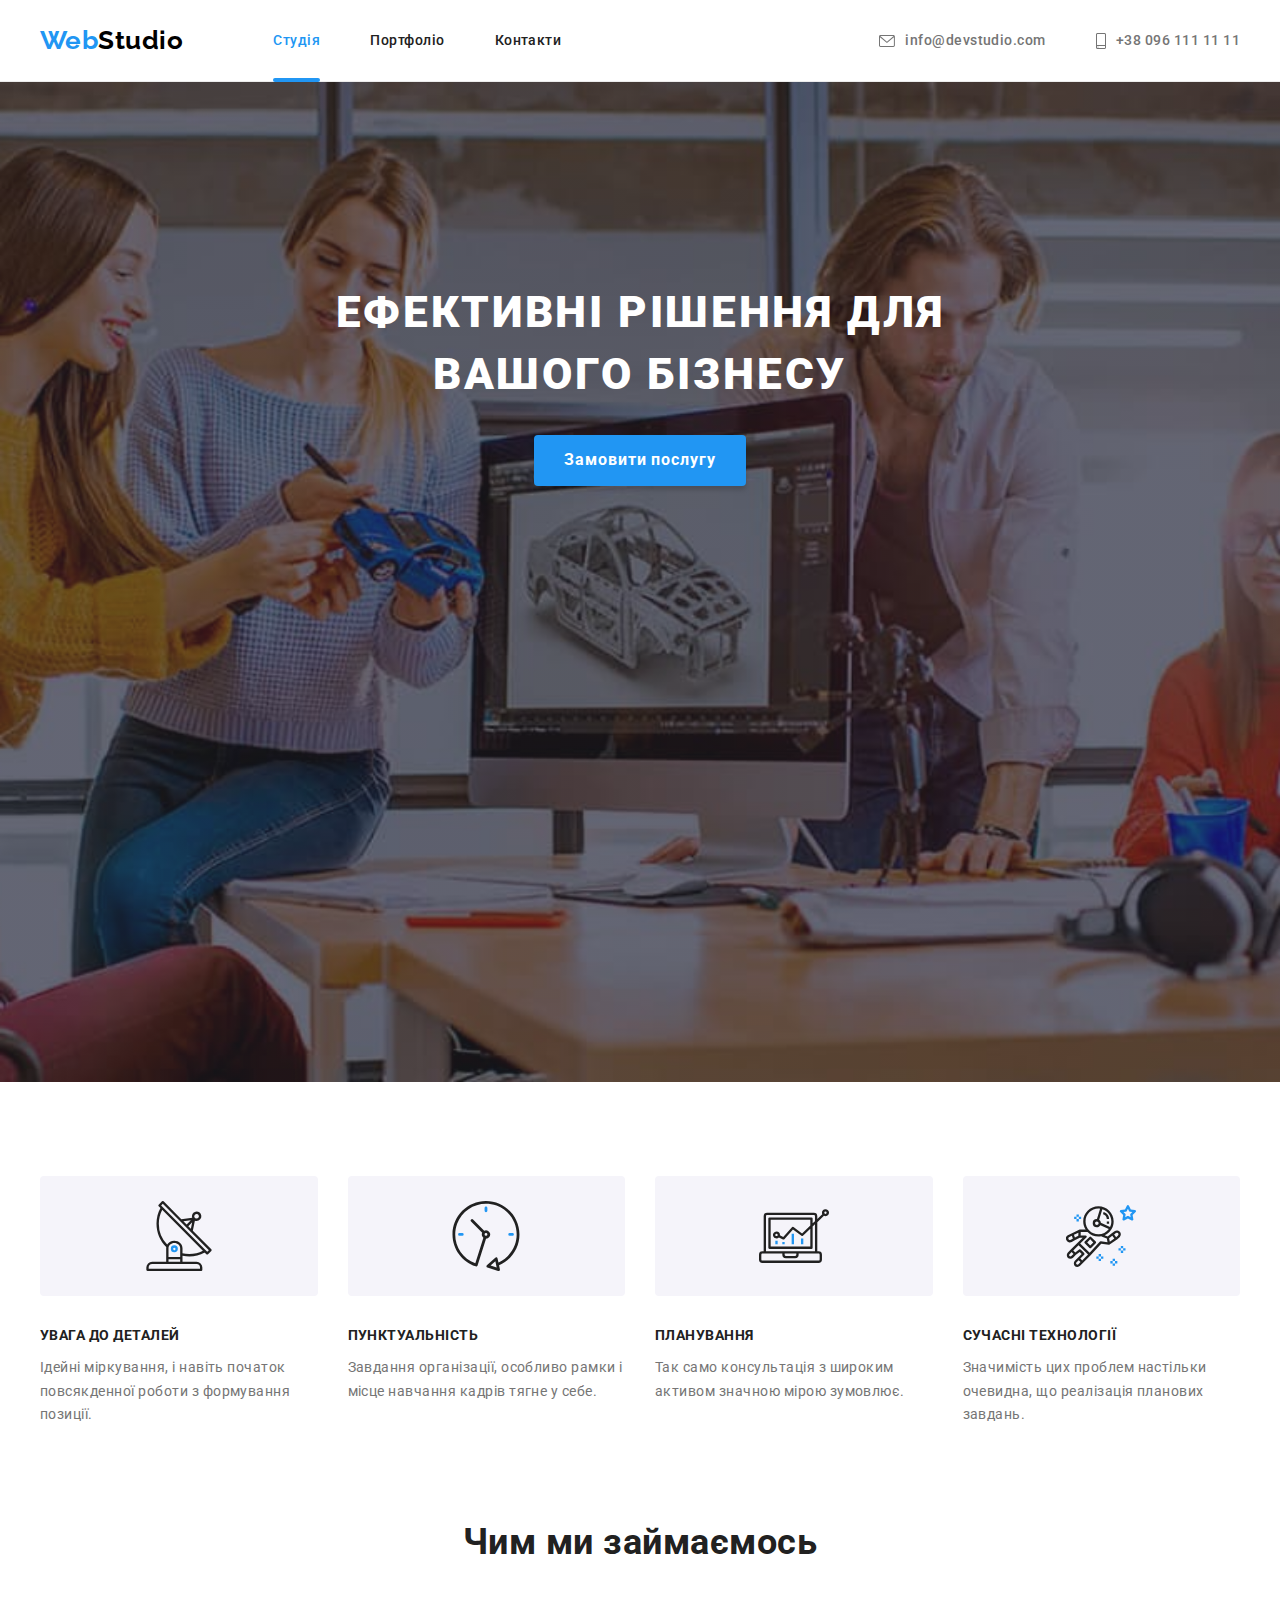
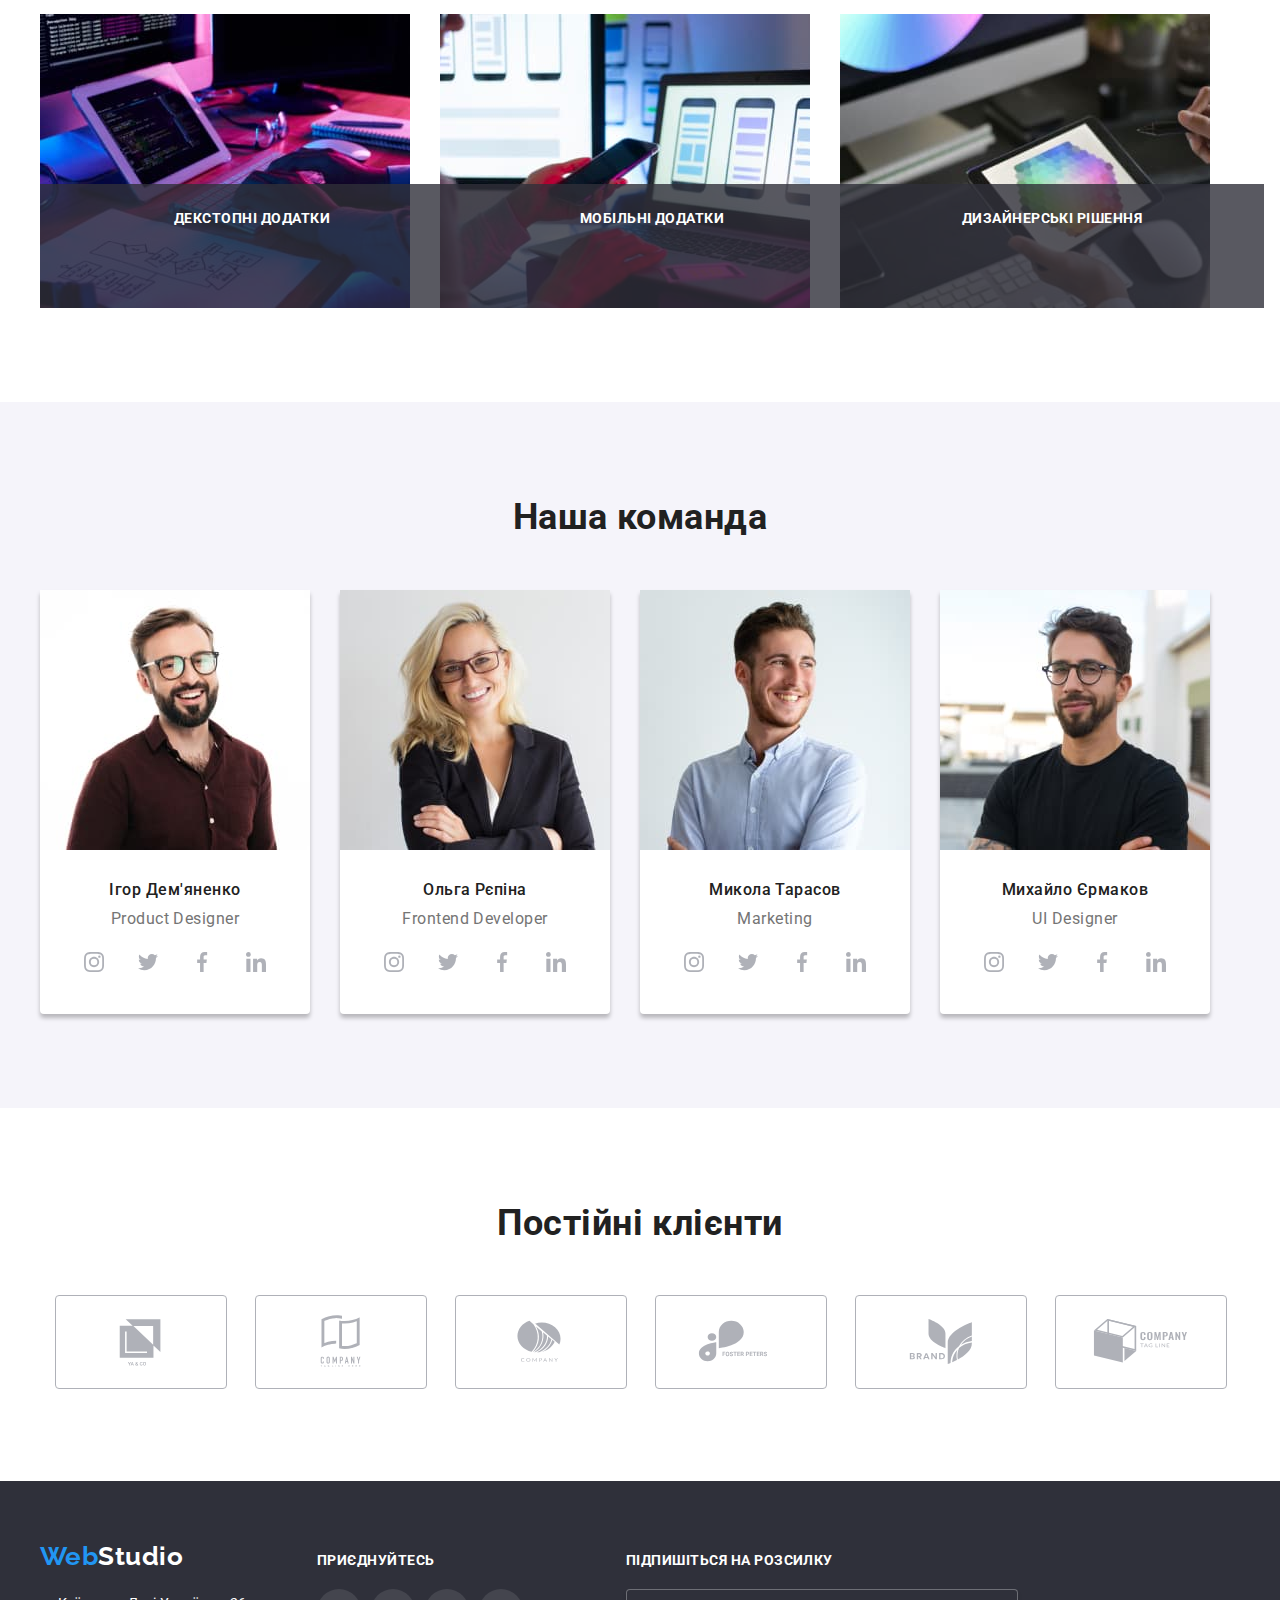
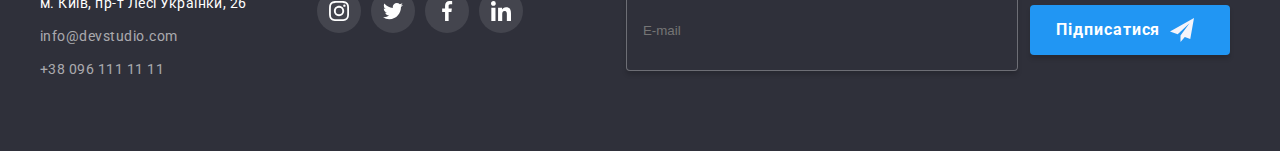
==== index.html @ d7fe1a55 "hw7" ====
<!DOCTYPE html>
<html lang="uk">
<head>
    <meta charset="UTF-8">
    <meta http-equiv="X-UA-Compatible" content="IE=edge">
    <meta name="viewport" content="width=device-width, initial-scale=1.0">
    <link rel="preconnect" href="https://fonts.googleapis.com">
    <link rel="preconnect" href="https://fonts.gstatic.com" crossorigin>
    <link href="https://fonts.googleapis.com/css2?family=Raleway:wght@700&family=Roboto:wght@400;500;700;900&display=swap" rel="stylesheet">
    <link rel="stylesheet" href="https://cdnjs.cloudflare.com/ajax/libs/modern-normalize/1.1.0/modern-normalize.min.css" integrity="sha512-wpPYUAdjBVSE4KJnH1VR1HeZfpl1ub8YT/NKx4PuQ5NmX2tKuGu6U/JRp5y+Y8XG2tV+wKQpNHVUX03MfMFn9Q==" crossorigin="anonymous" referrerpolicy="no-referrer"/>
    <link rel="stylesheet" href="./css/styles.css">
    <title>Студія</title>
</head>
<body>
  <header class="page-header">
    <div class="container page-header__container">
    <nav class="site-nav">
      <a href="./" class="emblem site-nav__logo"><span class="web">Web</span><span class="studio">Studio</span></a>
    <ul class="site-nav__list">
      <li class="site-nav__item"><a href="./" class="site-nav__link site-nav__link--active">Студія</a></li>
      <li class="site-nav__item"><a href="./portfolio.html" class="site-nav__link">Портфоліо</a></li>
      <li class="site-nav__item"><a href="./" class="site-nav__link">Контакти</a></li>
    </ul>
    </nav>
    <div class="site-contact">
    <ul class="site-contact__list">
      <li class="site-contact__item"><a class="site-contact__link" href="mailto:info@devstudio.com"><svg class="site-contact__icon" width="16" height="12"><use href="./image/icons.svg#icon-envelope"></use></svg>info@devstudio.com</a></li>
      <li class="site-contact__item"><a class="site-contact__link" href="tel:+380961111111"><svg class="site-contact__icon" width="10" height="16"><use href="./image/icons.svg#icon-smartphone"></use></svg>+38 096 111 11 11</a></li>
    </ul>
    </div>
    </div>
  </header> 
  <main>
    <section class="banner">
      <div class="container">
      <h1 class="banner__title">Ефективні рішення для вашого бізнесу</h1>
      <button type="button" class="button banner__btn button-text banner__btn-text" data-modal-open>Замовити послугу</button>
    </div>
    </section>
  <!--Особливості-->
  <section class="section feature">
    <div class="container">
    <h2 class="visually-hidden">Особливості</h2>
    <ul class="feature__list">
      <li class="feature__item">
        <div class="feature__picture">
         <svg width="70" height="70"><use href="./image/icons.svg#icon-antena"></use></svg>
        </div>
        <h3 class="feature__title">УВАГА ДО ДЕТАЛЕЙ</h3>
        <p class="feature__text">Ідейні міркування, і навіть початок повсякденної роботи з формування позиції.</p>
      </li>
      <li class="feature__item">
        <div class="feature__picture">
         <svg width="70" height="70"><use href="./image/icons.svg#icon-clock"></use></svg>
        </div>
        <h3 class="feature__title">ПУНКТУАЛЬНІСТЬ</h3>
        <P class="feature__text">Завдання організації, особливо рамки і місце навчання кадрів тягне у себе.</P>
      </li>
      <li class="feature__item">
        <div class="feature__picture">
         <svg width="70" height="70"><use href="./image/icons.svg#icon-diagram"></use></svg>
        </div>
        <h3 class="feature__title">ПЛАНУВАННЯ</h3>
        <p class="feature__text">Так само консультація з широким активом значною мірою зумовлює.</p>
      </li>
      <li class="feature__item">
        <div class="feature__picture">
         <svg width="70" height="70"><use href="./image/icons.svg#icon-astronaut"></use></svg>
        </div>
        <h3 class="feature__title">СУЧАСНІ ТЕХНОЛОГІЇ</h3>
        <p class="feature__text">Значимість цих проблем настільки очевидна, що реалізація планових завдань.</p>
      </li>
    </ul>
    </div>
  </section>
  <!--Чим ми займаємось-->
  <section class="section do">
    <div class="container">
    <h2 class="title">Чим ми займаємось</h2>
    <ul class="do__list">
      <li class="do__item">
        <div class="do__thumb">
        <img src="./image/box1.jpg" alt="людина друкує на клавіатурі" width="370" height="294" class="image">
        <div class="do__meta">
          <p class="do__text">ДЕКСТОПНІ ДОДАТКИ</p></div>
      </div>
      </li>
      <li class="do__item">
        <div class="do__thumb">
        <img src="./image/box2.jpg" alt="людина тримає телефон в руках" width="370" height="294" class="image">
        <div class="do__meta">
          <p class="do__text">МОБІЛЬНІ ДОДАТКИ</p></div>
        </div>
      </li>
      <li class="do__item">
        <div class="do__thumb">
        <img src="./image/box3.jpg" alt="людина тримає планшет і стилус" width="370" height="294" class="image">
        <div class="do__meta">
          <p class="do__text">ДИЗАЙНЕРСЬКІ РІШЕННЯ</p></div>
        </div>
      </li>
    </ul>
    </div>
  </section>
  <!--Наша команда-->
  <section class="team section">
    <div class="container">
    <h2 class="title">Наша команда</h2>
    <ul class="team__list">
      <li class="team__item">
        <img src="./image/teamcard1.jpg" alt="чоловік шатен в окулярах" width="270" height="260" class="image">
        <div class="team__text team-sub">
           <h2 class="team__name">Ігор Дем'яненко</h2>
           <p class="team__speciality">Product Designer</p>
          <ul class="team-sub__list">
            <li class="team-sub__item">
              <a class="team-sub__link" href="#">
                <svg class="team-sub__icon" width="20" height="20">
                  <use href="./image/icons.svg#icon-instagram"></use>
                </svg>
              </a>
            </li>
            <li class="team-sub__item">
              <a class="team-sub__link" href="#">
              <svg class="team-sub__icon" width="20" height="20">
                <use href="./image/icons.svg#icon-twitter"></use>
              </svg>
              </a>
            </li>
            <li class="team-sub__item">
              <a class="team-sub__link" href="#">
              <svg class="team-sub__icon" width="20" height="20">
                <use href="./image/icons.svg#icon-facebook"></use>
              </svg>
               </a>
            </li>
            <li class="team-sub__item">
              <a class="team-sub__link" href="#">
              <svg class="team-sub__icon" width="20" height="20">
                <use href="./image/icons.svg#icon-linkedin"></use>
              </svg>
              </a>
            </li>
          </ul>
        </div>
      </li>
      <li class="team__item">
        <img src="./image/teamcard2.jpg" alt="жінка блондинка в окулярах" width="270" height="260" class="image">
        <div class="team__text">
          <h2 class="team__name">Ольга Рєпіна</h2>
          <p class="team__speciality">Frontend Developer</p>
          <ul class="team-sub__list">
            <li class="team-sub__item">
              <a class="team-sub__link" href="#">
                <svg class="team-sub__icon" width="20" height="20">
                  <use href="./image/icons.svg#icon-instagram"></use>
                </svg>
              </a>
            </li>
            <li class="team-sub__item">
              <a class="team-sub__link" href="#">
              <svg class="team-sub__icon" width="20" height="20">
                <use href="./image/icons.svg#icon-twitter"></use>
              </svg>
            </a>
            </li>
            <li class="team-sub__item">
              <a class="team-sub__link" href="#">
              <svg class="team-sub__icon" width="20" height="20">
                <use href="./image/icons.svg#icon-facebook"></use>
              </svg>
            </a>
            </li>
            <li class="team-sub__item">
              <a class="team-sub__link" href="#">
              <svg class="team-sub__icon" width="20" height="20">
                <use href="./image/icons.svg#icon-linkedin"></use>
              </svg>
            </a>
            </li>
          </ul>
        </div>
      </li>
      <li class="team__item">
        <img src="./image/teamcard3.jpg" alt="чоловік шатен в блакитній сорочці" width="270" height="260" class="image">
        <div class="team__text">
           <h2 class="team__name">Микола Тарасов</h2>
           <p class="team__speciality">Marketing</p>
          <ul class="team-sub__list">
            <li class="team-sub__item">
              <a class="team-sub__link" href="#">
                <svg class="team-sub__icon" width="20" height="20">
                  <use href="./image/icons.svg#icon-instagram"></use>
                </svg>
              </a>
            </li>
            <li class="team-sub__item">
              <a class="team-sub__link" href="#">
              <svg class="team-sub__icon" width="20" height="20">
                <use href="./image/icons.svg#icon-twitter"></use>
              </svg>
            </a>
            </li>
            <li class="team-sub__item">
              <a class="team-sub__link" href="#">
              <svg class="team-sub__icon" width="20" height="20">
                <use href="./image/icons.svg#icon-facebook"></use>
              </svg>
            </a>
            </li>
            <li class="team-sub__item">
              <a class="team-sub__link" href="#">
              <svg class="team-sub__icon" width="20" height="20">
                <use href="./image/icons.svg#icon-linkedin"></use>
              </svg>
            </a>
            </li>
          </ul>
        </div>
      </li>
      <li class="team__item">
        <img src="./image/teamcard4.jpg" alt="бородатий чоловік брюнет в окулярах" width="270" height="260" class="image">
        <div class="team__text">
           <h2 class="team__name">Михайло Єрмаков</h2>
           <p class="team__speciality">UI Designer</p>
          <ul class="team-sub__list">
            <li class="team-sub__item">
              <a class="team-sub__link" href="#">
                <svg class="team-sub__icon" width="20" height="20">
                  <use href="./image/icons.svg#icon-instagram"></use>
                </svg>
              </a>
            </li>
            <li class="team-sub__item">
              <a class="team-sub__link" href="#">
              <svg class="team-sub__icon" width="20" height="20">
                <use href="./image/icons.svg#icon-twitter"></use>
              </svg>
            </a>
            </li>
            <li class="team-sub__item">
              <a class="team-sub__link" href="#">
              <svg class="team-sub__icon" width="20" height="20">
                <use href="./image/icons.svg#icon-facebook"></use>
              </svg>
            </a>
            </li>
            <li class="team-sub__item">
              <a class="team-sub__link" href="#">
              <svg class="team-sub__icon" width="20" height="20">
                <use href="./image/icons.svg#icon-linkedin"></use>
              </svg>
            </a>
            </li>
          </ul>
        </div>
      </li>
    </ul>
    </div>
  </section>
  <section class="clients section">
    <div class="contain">
      <h2 class="title">Постійні клієнти</h2>
      <ul class="clients__list">
        <li class="clients__item">
          <a class="clients__link" href="#">
            <svg class="clients__logo" width="106" height="60">
              <use href="./image/icons.svg#icon-yaandco"></use>
            </svg>
          </a>
        </li>
        <li class="clients__item">
          <a class="clients__link" href="#">
            <svg class="clients__logo" width="106" height="60">
              <use href="./image/icons.svg#icon-taglinehere"></use>
            </svg>
          </a>
        </li>
        <li class="clients__item">
          <a class="clients__link" href="#">
            <svg class="clients__logo" width="106" height="60">
              <use href="./image/icons.svg#icon-company"></use>
            </svg>
          </a>
        </li>
        <li class="clients__item">
          <a class="clients__link" href="#">
            <svg class="clients__logo" width="106" height="60">
              <use href="./image/icons.svg#icon-fosterpeters"></use>
            </svg>
          </a>
        </li>
        <li class="clients__item">
          <a class="clients__link" href="#">
            <svg class="clients__logo" width="106" height="60">
              <use href="./image/icons.svg#icon-brand"></use>
            </svg>
          </a>
        </li>
        <li class="clients__item">
          <a class="clients__link" href="#">
            <svg class="clients__logo" width="106" height="60">
              <use href="./image/icons.svg#icon-tagline"></use>
            </svg>
          </a>
        </li>
      </ul>
    </div>
  </section>
  </main>
  <footer class="page-footer">
    <div class="container page-footer__content">
      <div class="page-footer__connection">
      <a href="./" class="emblem page-footer__logo"><span class="web">Web</span><span class="studio studio--inverse">Studio</span></a>
      <address>
      <ul class="page-footer__list">
        <li class="page-footer__item"><a href="https://goo.gl/maps/CPtrU1FHBa2aNyZL9" target="_blank" rel="noopener noreferrer nofollow" class="communications page-footer__adress">м. Київ, пр-т Лесі Українки, 26</a></li>
        <li class="page-footer__item"><a href="mailto:info@devstudio.com" class="communications page-footer__contact">info@devstudio.com</a></li>
        <li class="page-footer__item"><a href="tel:+380961111111" class="communications page-footer__contact">+38 096 111 11 11</a></li>
      </ul>
      </address>
      </div>
      <div class="footer-subscribe">
        <span class="page-footer__title">ПРИЄДНУЙТЕСЬ</span>
        <ul class="footer-subscribe__list">
        <li class="footer-subscribe__item">
          <a class="footer-subscribe__link" href="#">
            <svg  width="20px" height="20px">
              <use class="footer-subsribe__icon" href="./image/icons.svg#icon-instagram"></use>
            </svg>
          </a>
        </li>
        <li class="footer-subscribe__item">
          <a class="footer-subscribe__link" href="#">
            <svg class="footer-subsribe__icon" width="20" height="20">
              <use href="./image/icons.svg#icon-twitter"></use>
            </svg>
          </a>
        </li>
        <li class="footer-subscribe__item">
          <a class="footer-subscribe__link" href="#">
            <svg class="footer-subsribe__icon" width="20" height="20">
              <use href="./image/icons.svg#icon-facebook"></use>
            </svg>
          </a>
        </li>
        <li class="footer-subscribe__item"> 
          <a class="footer-subscribe__link" href="#">
            <svg class="footer-subsribe__icon" width="20" height="20">
             <use href="./image/icons.svg#icon-linkedin"></use>
            </svg>
          </a>
        </li>
        </ul>
      </div>
      <div class="footer-sing">
        <span class="page-footer__title">ПІДПИШІТЬСЯ НА РОЗСИЛКУ</span>
        <form>
          <div class="footer-sing__form">
          <input type="email" name="E-mail" class="footer-sing__input" placeholder="E-mail"/>
          <button type="submit" class="button footer-sing__btn button-text footer-sing__text">Підписатися
            <svg width="24" height="24" class="footer-sing__icon"><use href="./image/icons.svg#icon-send"></use></svg>
          </button>
          </div>
        </form>
      </div>
    </div>
  </footer>
<div class="backdrop is-hidden" data-modal>
  <div class="modal">
    <button data-modal-close class="modal__button"><svg width="11" height="11" class="modal__close"><use href="./image/icons.svg#icon-close"></use>
  </svg></button>
  <p class="modal__title">Залиште свої дані, ми вам передзвонимо</p>
   <form class="modal__form">
    <div class="modal__field">
    <label for="name" class="modal__label">Ім'я</label>
    <div class="modal__wrapped">
     <input type="text" name="name" id="name" autofocus class="modal__input" required/>
     <svg width="18" height="18" class="modal__icon"><use href="./image/icons.svg#icon-person"></use></svg>
    </div>
    </div>
    <div class="modal__field">
    <label for="tel" class="modal__label">Телефон</label>
    <div class="modal__wrapped">
     <input type="tel" name="tel" id="tel" class="modal__input" required/>
     <svg width="18" height="18" class="modal__icon"><use href="./image/icons.svg#icon-phone"></use></svg>
    </div>
    </div>
    <div class="modal__field">
    <label for="mail" class="modal__label">Пошта</label>
    <div class="modal__wrapped">
     <input type="email" name="mail" id="mail" class="modal__input" required/>
     <svg width="18" height="18" class="modal__icon"><use href="./image/icons.svg#icon-envelopmodal"></use></svg>
    </div>
    </div>
    <div class="modal__field">
    <label for="comment" class="modal__label">Коментар</label>
     <textarea type="text" name="comment" id="comment" row="8" placeholder="Введіть текст" class="modal__textarea"></textarea>
    </div>
    <div class="modal__checkbox">
     <input type="checkbox" name="agreement" id="agreement" class="checkbox visually-hidden">
     <label for="agreement" class="agreement"><span><svg width="16" height="15" class="checkbox__icon"><use href="./image/icons.svg#icon-mark"></use></svg></span>
      Погоджуюся з розсилкою та приймаю 
      <a class="agreement__link" href="#">Умови договору</a></label>
    </div>
     <button type="submit" class="button modal__btn button-text">Відправити</button>
   </form> 
</div>
</div>
<script src="./js/modal.js"></script>
</body>
</html>
---- css/styles.css ----
:root{--main-background-color:#FFFFFF;
--title-text-color:#212121;
--main-text-color:#757575;
--add-background-color:#F5F4FA;
--accent:#2196F3;
--fill-icon:#AFB1B8;
--animation:cubic-bezier(0.4, 0, 0.2, 1);
--footer-color:#2F303A;
--hover-button:#188CE8;}

/* основний колір фону #F5F5F5 */
/* колір хедера #ECECEC */
/* колір головної секції #2F303A */

/* Спільні значення для всієї сторінки */
body{
    margin: 0;
    background-color: var(--main-background-color);
    color: var(--main-text-color); 
    font-family: Roboto, Geneva, Arial, Helvetica, sans-serif;
    letter-spacing:0.03em;}
.page-header{display: flex;
    background-color:var(--main-background-color);
    border-bottom: 1px solid #ECECEC;}
ul,h1,h2,h3,p {
    padding:0;
    margin:0;
    list-style: none;}
.container{
    padding-left: 15px;
    padding-right: 15px;
    margin-left: auto;
    margin-right: auto;
    width: 1200px;}
.image{display: block;}
.visually-hidden {
    position: absolute;
    width: 1px;
    height: 1px;
    margin: -1px;
    border: 0;
    padding: 0;
    white-space: nowrap;
    clip-path: inset(100%);
    clip: rect(0 0 0 0);
    overflow: hidden;}
.section{
    background-color: var(--main-background-color);
    padding-bottom: 94px;}
.title{
    margin-bottom: 50px;
    color: var(--title-text-color);
    font-size: 36px;
    line-height:1.2;
    text-align: center;
    margin-top: 0;}
.feature__text, .team__speciality {color:var(--main-text-color);}
.button{
    background-color:var(--accent);
    border:none;
    box-shadow: 0px 4px 4px rgba(0, 0, 0, 0.15);
    border-radius: 4px;
    cursor: pointer;
    font-family: inherit;
    transition: background-color 250ms var(--animation), box-shadow 250ms var(--animation);}
.button:hover, .button:focus {background-color:var(--hover-button);}
.button-text{
    font-size: 16px; 
    line-height: 1.9; 
    font-weight: 700;
    letter-spacing: 0.06em;
color:var(--main-background-color)}
.web{color:var(--accent);}
.studio{color:#000000;}
.emblem{
    text-decoration: none;
    font-family: 'Raleway';
    font-weight: 700; 
    font-size: 26px; 
    line-height:1.2;}

/* Навігація сайту */
.page-header__container{display: flex;}
.site-nav{display: flex; align-items: center;}
.site-nav__logo {
    margin-right: 90px;
    padding-top:25px;
    padding-bottom: 25px;}
.site-nav__list {display: flex;}
.site-nav__item {margin-right: 50px;}
.site-nav__item:last-child{margin-right: 0;}
.site-nav__link {
    display: block;
    position: relative;
    padding-top: 32px;
    padding-bottom: 32px;
    color:var(--title-text-color);
    text-decoration: none; 
    font-weight: 500;
    font-size: 14px; 
    line-height: 1.1;
    transition: color 250ms var(--animation);}
.site-nav__link:hover,.site-nav__link:focus{color:var(--accent);}
.site-nav__link--active{color:var(--accent);text-decoration: none;}
.site-nav__link--active::after{
    position: absolute;
    content:" ";
    bottom: -2px;
    left:0;
    width: 100%;
    height: 4px;
    background: var(--accent);
    border-radius: 2px;}
.site-contact{display: flex; margin-left: auto;}
.site-contact__list {display: flex; margin-left: auto;}
.site-contact__item {
    display: inline-flex;
    align-items: center;
    margin-right: 50px;}
.site-contact__item:last-child{margin-right: 0;}
.site-contact__link{
    display: inline-flex;
    align-items: center;
    color:var(--main-text-color);
    text-decoration: none;
    font-weight: 500;
    font-size: 14px; 
    line-height: 1.1;
    transition: color 250ms var(--animation);}
.site-contact__link:hover, .site-contact__link:focus, .site-contact__icon:hover {color:var(--accent); fill: var(--accent);}
.site-contact__icon{
    margin-right: 10px;
    fill:currentColor;
    transition: fill 250ms var(--animation)}

/* Основний контент Студії */

    /* Банер */

.banner{padding-top: 200px;
    padding-bottom: 200px;
    text-align: center;
    max-width:1600px;
    height: 600px;
    margin-left: auto;
    margin-right: auto;
    background-image: linear-gradient(to right, rgba(47,48,58,0.4), rgba(47,48,58,0.4)), url(../image/banner.jpg);
    background-color: #2F303A;
    background-repeat: no-repeat;
    background-position: center;
    background-size:cover;}
.banner__title{
    margin-top: 0;
    margin-right: auto;
    margin-left: auto;
    margin-bottom: 0;
    margin-bottom: 30px;
    width: 700px;
    color:var(--main-background-color);
    font-size: 44px;
    font-weight: 900;
    line-height: 1.4;
    letter-spacing: 0.06em; 
    text-transform: uppercase;}
.banner__btn{padding: 10px 30px;}
/* .banner__btn-text{color: var(--add-background-color);} */

 /* Особливості */

.feature{padding-top: 94px;}
.feature__list{display: flex;}
.feature__item{flex-basis: calc((100% - 90px) / 4); padding: 0; margin-right: 30px;}
.feature__picture{
    display: flex;
    justify-content: center;
    align-items: center;
    height: 120px;
    border-radius: 4px;
    margin-bottom: 30px;
    background-color: var(--add-background-color);}
.feature__item:last-child{margin-right: 0;}
.feature__title{
    color: var(--title-text-color); 
    font-size: 14px; 
    line-height: 1.4; 
    text-transform: uppercase;
    margin-bottom: 10px;
    margin-top: 0;}
.feature__text{ font-size: 14px; line-height:1.7;}

  /* Чим ми займаємось */

.do__list{display: flex;align-items: center;}
.do__item{
    margin-right: 30px;
    width: 370px;
    height: 294px;}
.do__item:last-child{margin-right: 0;}
.do__thumb{position: relative;}
.do__meta{position:absolute;
    bottom: 0; 
    padding: 27px;
    width: 370px;
    height: 70px;
    background-color: rgba(47, 48, 58, 0.8);}
.do__text{
    font-style: normal;
    font-weight: 700;
    font-size: 14px;
    line-height: 1.14;
    text-align: center;
    text-transform: uppercase;
    color:var(--main-background-color);}

    /* Наша команда */

.team{
    padding-top: 94px;
    margin-top: 0;
    background-color:var(--add-background-color);}
.team__name{margin-bottom: 10px;
    color:var(--title-text-color);
    font-size: 16px;
    line-height:1.2;
    text-align: center;
    font-weight: 500;}
.team__list{display:flex; align-items: center;}
.team__item{
    margin-right: 30px;
    width: 270px;
    box-shadow:0px 4px 4px rgba(0, 0, 0, 0.25);
    border-radius: 0px 0px 4px 4px;
    background-color: var(--main-background-color);}
.team__item:last-child{margin-right: 0;}
.team__speciality{
    font-size: 16px;
    line-height: 1.2; 
    text-align: center;}
.team__text{padding-top: 30px; padding-bottom: 30px;}
.team-sub__list{display: flex;
    justify-content: center;
    gap: 10px;
    margin-top: 12px;}
.team-sub__link{
    display: flex;
    justify-content: center;
    align-items: center;
    width: 44px;
    height: 44px;
    border-radius: 50%;
    fill:var(--fill-icon);
    transition:fill 250ms var(--animation), background-color 250ms var(--animation);}
.team-sub__link:hover, .team-sub__link:focus {fill:var(--main-background-color);background-color: var(--accent);}

    /* Постійні клієнти */

.clients{
    padding-top: 94px;
    margin-top: 0;}
.clients__list{
    display:flex; 
    align-items: center; 
    justify-content: center;}
.clients__item{
    margin-right: 30px; 
    width: 170px; 
    height: 92px;}
.clients__item:last-child{margin-right: 0;}
.clients__link{ display: flex;
    justify-content: center;
    align-items: center;
    width: 100%;
    height: 100%;
    border: 1px solid var(--fill-icon);
    border-radius: 4px;
    fill: var(--fill-icon);
    transition: fill 250ms var(--animation), border 250ms var(--animation);}
.clients__link:hover, .clients__link:focus {border: 1px solid var(--accent); fill:var(--accent);}

    /* Портфоліо */

.filter{padding-top: 94px;}
.filter-list{display:flex; 
    margin-bottom: 50px;
    align-items: center;
    justify-content: center;}
.filter-list__item{margin-right: 8px;}
.filter-list__item:last-child{margin-right: 0;}
.filter-list__button{
    display: flex;
    text-align: center;
    background-color: #F5F4FA; 
    color:var(--title-text-color); 
    box-shadow: none;
    transition: background-color 250ms var(--animation), 
    color 250ms var(--animation), box-shadow 250ms var(--animation);}
.filter-list__text{
    padding: 6px 22px;
    font-weight: 500; 
    line-height: 1.6;}
.filter-list__button:hover,.filter-list__button:focus {background-color: var(--accent);
    color:var(--main-background-color);
    box-shadow:0px 4px 4px rgba(0, 0, 0, 0.25);}
.projects{display:flex;flex-wrap:wrap;}
.projects__item{
    margin-right: 30px;
    margin-bottom: 30px;
    width: 370px;
    transition: box-shadow 250ms var(--animation);}
.projects__item:hover{box-shadow:0px 4px 4px rgba(0, 0, 0, 0.25); }
.projects__item:nth-child(3n){margin-right: 0;}
.projects__item:nth-last-child(-n + 3){margin-bottom: 0;}
.projects__link{text-decoration: none;}
.projects__name{
    color:var(--title-text-color); 
    font-weight:700;
    font-size: 18px;
    line-height: 2; 
    letter-spacing: 0.06em;}
.projects__mean{
    color:var(--main-text-color);
    font-size: 16px;
    line-height: 1.9;}
.projects__text{
    padding: 20px 24px; 
    border-right:1px solid #EEEEEE; 
    border-bottom:1px solid #EEEEEE;
    border-left: 1px solid #EEEEEE;}
.projects__thumb{
    position: relative;
    overflow: hidden;}
.projects__overlay{
    background: rgba(33, 150, 243, 0.9); 
    position:absolute;
    top: 0; 
    left: 0; 
    width:100%; 
    height: 100%;
    transform:translateY(101%);
    transition: transform 250ms var(--animation);}
.projects__item:hover .projects__overlay {transform:translateY(0);}
.projects__description{
    position: absolute;
    padding: 63px 24px;
    text-align: left;
    font-size: 18px;
    line-height: 1.5;
    color: #FFFFFF;}
/* Підвал сайту */
/* Повторюючі значення */
.communications{
    text-decoration:none;
    font-size: 14px;
    line-height:1.7;}
.page-footer__title{font-weight: 700;
    font-size: 14px;
    line-height: 1.1;
    text-transform: uppercase;
    color:var(--main-background-color);}

    /*спеціальні значення */

.page-footer{padding-top: 60px;
    padding-bottom: 60px;
    background-color:var(--footer-color);}
.page-footer__content{display: flex; align-items: baseline;}
.page-footer__logo{display: block;
    margin-bottom: 20px;
    font-style: normal;}
.studio--inverse{color:var(--main-background-color);}
.page-footer__list{font-style:normal;}
.page-footer__item{margin-bottom: 9px;}
.page-footer__adress{color: var(--main-background-color);}
.page-footer__contact{
    color: rgba(255, 255, 255, 0.6);
    transition: color 250ms var(--animation)}
.page-footer__contact:hover, .page-footer__contact:focus{color:var(--accent);}
.footer-subscribe{margin-left: 70px;}
.footer-subscribe__list{ display:flex; 
    align-items: center; 
    justify-content: center;
    margin-top: 20px;}
.footer-subscribe__item{margin-right: 10px;}
.footer-subscribe__link{ 
    display: flex;
    justify-content: center;
    align-items: center;
    background: rgba(255,255,255,0.1);
    border-radius: 50%;
    width: 44px;
    height: 44px;
    fill: var(--main-background-color);
    transition: background-color 250ms var(--animation)}
.footer-subscribe__link:hover, .footer-subscribe__link:focus{background-color: var(--accent);}
.footer-sing{margin-left: 93px;}
.footer-sing__form{
    display: flex;
    align-items: center;
    margin-top: 20px;}
.footer-sing__input{
    margin-right: 12px;
    width: 358px;
    height: 50px;
    padding: 15px 16px;
    border:1px solid rgba(255, 255, 255, 0.3);
    border-radius: 4px;
    background-color: var(--footer-color);
    box-shadow: 0px 4px 4px rgba(0, 0, 0, 0.15);}
.footer-sing__btn{
    display: inline-flex;
    align-items: center;
    text-align: center;
    width: 200px;}
.footer-sing__text{padding:10px 26px;}
.footer-sing__icon{margin-left: 10px; fill:var(--add-background-color);}

 /* Модальне вікно */
.backdrop{position:fixed;
    top: 0;
    left: 0;
    width:100%;
    height: 100%;
    background-color:rgba(0, 0, 0, 0.2);
    opacity:1;
    transition: opacity 250ms var(--animation), visibility 250ms var(--animation);}
.modal{position: absolute;
    top: 50%;
    left:50%;
    min-width: 530px;
    padding: 40px;
    background-color:var(--main-background-color);
    transform:translate(-50%,-50%) scale(1);
    transition: transform 250ms var(--animation);}
.backdrop.is-hidden{
    visibility:hidden;
    opacity:0;
    pointer-events: none;}
.backdrop.is-hidden .modal{transform: translate(-50%, -50%) scale(1.5);}
.modal__button{position: absolute;  
    display: flex;
    align-items: center;
    justify-content: center;  
    top: 8px;
    right: 8px;
    width: 30px;
    height: 30px;
    fill:#000000;
    border: 1px solid rgba(249, 10, 10, 0.1);
    border-radius: 50%;
    background-color: var(--main-background-color);
    cursor: pointer;
    transition: fill 250ms var(--animation);}
.modal__button:hover, .modal__button:focus{fill:var(--accent)}
.modal__close{
    display: flex;
    align-items: center;
    justify-content: center;}
.modal__form {
    display:flex;
    flex-direction: column;
    align-items: center;
    margin-left: auto;
    margin-right: auto;}
.modal__title{
    margin-bottom: 12px;
    font-weight: 700;
    font-size: 20px;
    line-height: 1.2;
    text-align: center;
    letter-spacing: 0.03em;
    color: #212121;}
.modal__field{
    display:flex;
    flex-direction: column;
    margin-bottom: 10px;
    width: 448px;}
.modal__label{
    margin-bottom: 4px;
    font-size: 12px;
    line-height: 1.2;
    letter-spacing: 0.01em;
    color: #757575;}
.modal__input, .modal__textarea{
    width:100%;
    height: 40px;
    padding-left: 42px;
    border:1px solid rgba(33, 33, 33, 0.2);
    border-radius: 4px;
    outline:transparent;
    cursor: auto;
    background-color: transparent;
    transition: border 250ms var(--animation);}
.modal__input:focus, .modal__textarea:focus {border-color: var(--accent);}
.modal__input:focus + .modal__icon{fill:var(--accent);}
.modal__textarea{
    margin-bottom: 20px;
    width: 100%;
    height: 120px;
    padding: 12px 16px;
    resize:none;
    font-size: 12px;
    line-height: 1.2;
    letter-spacing: 0.01em;
    color: rgba(117, 117, 117, 0.5);}
.modal__field::placeholder{padding: 12px;}
.modal__wrapped{position: relative;}
.modal__icon{
    position:absolute;
    top: 50%;
    left: 15px;
    fill: #212121;
    transform: translateY(-50%);
    transition: fill 250ms var(--animation);}
.agreement{
    display: flex;
    align-items: center;
    font-size: 14px;
    line-height: 1.7;
    color:var(--main-text-color);
    cursor: pointer;}
.agreement__link{
    font-size: 14px;
    line-height: 1.7;
    padding-left: 5px;
    color:var(--accent);
    transition: font-size 250ms var(--animation);}
.agreement:hover, .agreement:focus{font-size: 15px;}
.modal__btn{margin-top: 30px; padding:10px 52px;}
.modal__checkbox{
    display: flex;
    align-items: center;
    justify-content: center;}
.checkbox{position: absolute;}
.agreement span{
    width: 16px;
    height: 15px;
    display: inline-flex;
    align-items: center;
    justify-content: center;
    margin-right: 9px;
    border: 2px solid #212121;
    border-radius: 2px;
    fill:transparent;
    transition: fill 250ms var(--animation);}
.checkbox:checked + .agreement span{
    background-color: #188CE8;
    border:none;
    fill:var(--main-background-color);}
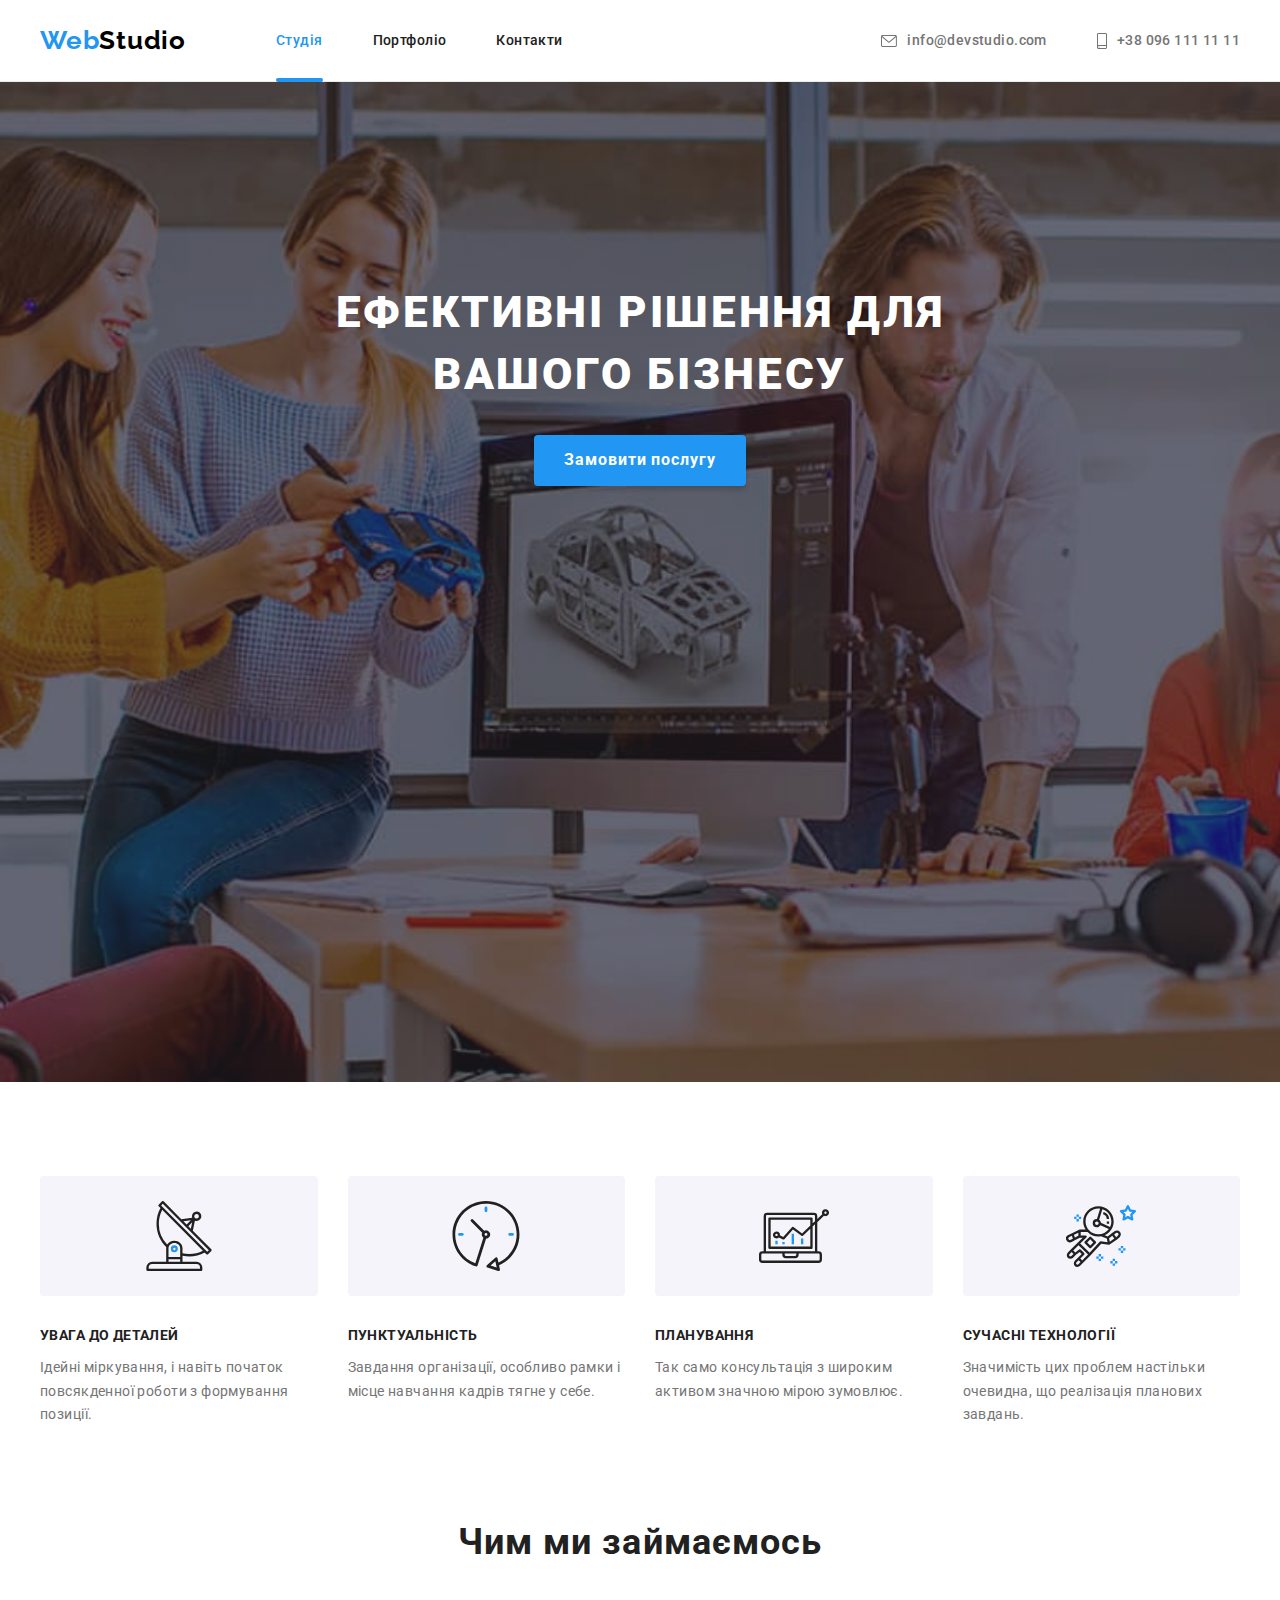
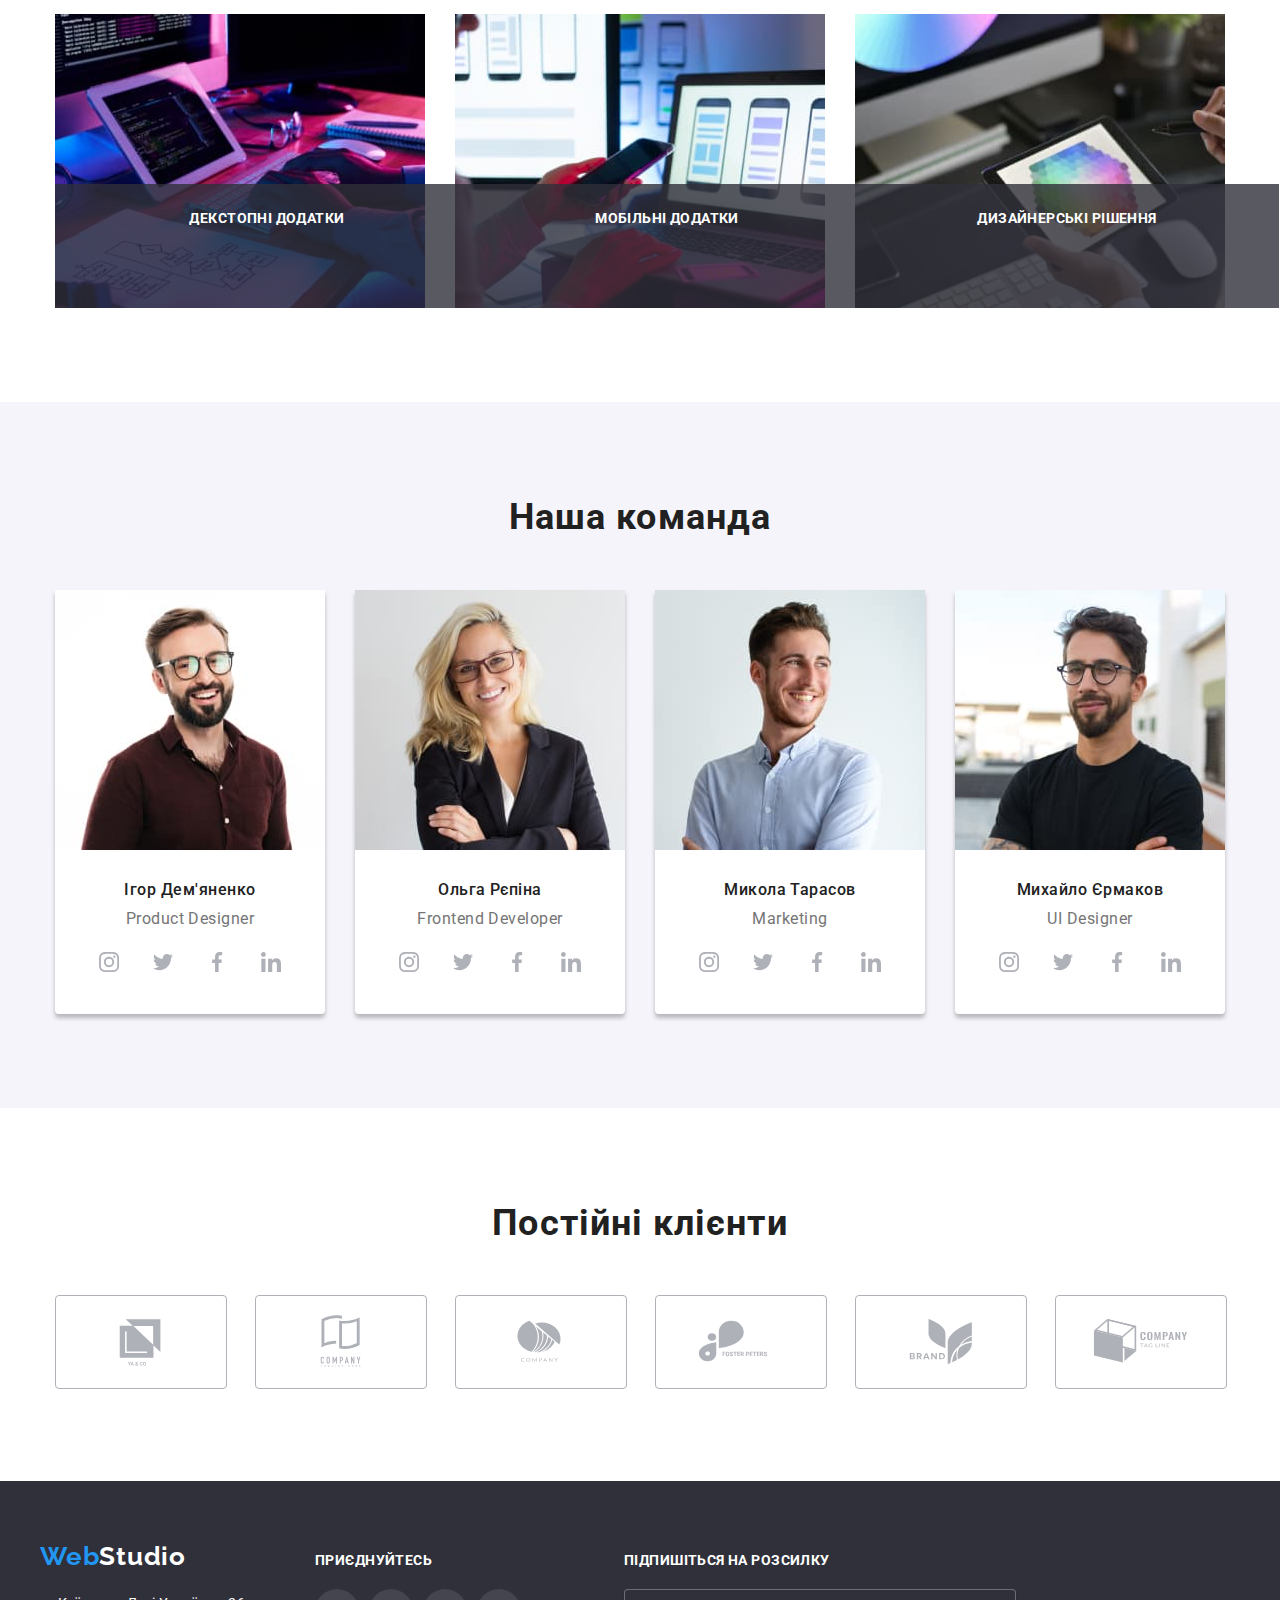
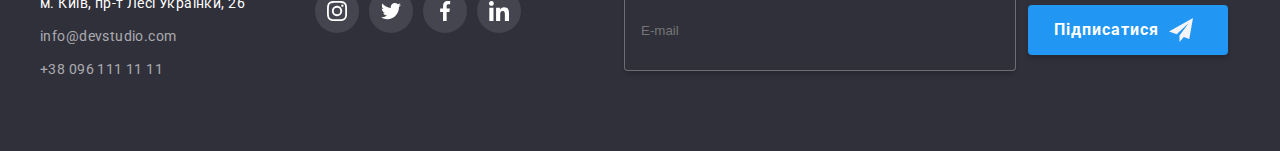
==== commit 1e4302b5: "hw7" ====
--- a/index.html
+++ b/index.html
@@ -8,7 +8,7 @@
     <link rel="preconnect" href="https://fonts.gstatic.com" crossorigin>
     <link href="https://fonts.googleapis.com/css2?family=Raleway:wght@700&family=Roboto:wght@400;500;700;900&display=swap" rel="stylesheet">
     <link rel="stylesheet" href="https://cdnjs.cloudflare.com/ajax/libs/modern-normalize/1.1.0/modern-normalize.min.css" integrity="sha512-wpPYUAdjBVSE4KJnH1VR1HeZfpl1ub8YT/NKx4PuQ5NmX2tKuGu6U/JRp5y+Y8XG2tV+wKQpNHVUX03MfMFn9Q==" crossorigin="anonymous" referrerpolicy="no-referrer"/>
-    <link rel="stylesheet" href="./css/styles.css">
+    <link rel="stylesheet" href="./css/main.min.css">
     <title>Студія</title>
 </head>
 <body>
--- a/css/main.min.css
+++ b/css/main.min.css
@@ -0,0 +1 @@
+body{margin:0;background-color:#fff;color:#757575;font-family:Roboto,Geneva,Arial,Helvetica,sans-serif}ul,h1,h2,h3,p{padding:0;margin:0;list-style:none}.visually-hidden{position:absolute;width:1px;height:1px;margin:-1px;border:0;padding:0;white-space:nowrap;-webkit-clip-path:inset(100%);clip-path:inset(100%);clip:rect(0 0 0 0);overflow:hidden}.container{padding-left:15px;padding-right:15px;margin-left:auto;margin-right:auto;width:1200px}.button{background-color:#2196f3;border:none;-webkit-box-shadow:0px 4px 4px rgba(0,0,0,.15);box-shadow:0px 4px 4px rgba(0,0,0,.15);border-radius:4px;cursor:pointer;font-family:inherit;-webkit-transition:background-color 250ms cubic-bezier(0.4, 0, 0.2, 1),-webkit-box-shadow 250ms cubic-bezier(0.4, 0, 0.2, 1);transition:background-color 250ms cubic-bezier(0.4, 0, 0.2, 1),-webkit-box-shadow 250ms cubic-bezier(0.4, 0, 0.2, 1);transition:background-color 250ms cubic-bezier(0.4, 0, 0.2, 1),box-shadow 250ms cubic-bezier(0.4, 0, 0.2, 1);transition:background-color 250ms cubic-bezier(0.4, 0, 0.2, 1),box-shadow 250ms cubic-bezier(0.4, 0, 0.2, 1),-webkit-box-shadow 250ms cubic-bezier(0.4, 0, 0.2, 1)}.button:hover,.button:focus{background-color:#188ce8}.button-text{font-weight:700;font-size:16px;line-height:1.9;letter-spacing:0.06em;color:#fff}.web{color:#2196f3}.studio{color:#000}.emblem{text-decoration:none;font-family:"Raleway";font-weight:700;font-size:26px;line-height:1.2;letter-spacing:0.03em}.title{margin-top:0;margin-bottom:50px;color:#212121;font-weight:700;font-size:36px;line-height:1.2;letter-spacing:0.03em;text-align:center}.feature__text,.team__speciality{color:#757575}.image{display:block}.page-header{display:-webkit-box;display:-ms-flexbox;display:flex;background-color:#fff;border-bottom:1px solid #ececec}.section{background-color:#fff;padding-bottom:94px}.page-header__container{display:-webkit-box;display:-ms-flexbox;display:flex}.site-nav{display:-webkit-box;display:-ms-flexbox;display:flex;-webkit-box-align:center;-ms-flex-align:center;align-items:center;-webkit-box-pack:center;-ms-flex-pack:center;justify-content:center}.site-nav__logo{margin-right:90px;padding-top:25px;padding-bottom:25px}.site-nav__list{display:-webkit-box;display:-ms-flexbox;display:flex}.site-nav__item{margin-right:50px}.site-nav__item:last-child{margin-right:0}.site-nav__link{display:block;position:relative;padding-top:32px;padding-bottom:32px;color:#212121;text-decoration:none;font-weight:500;font-size:14px;line-height:1.1;letter-spacing:0.03em;-webkit-transition:color 250ms cubic-bezier(0.4, 0, 0.2, 1);transition:color 250ms cubic-bezier(0.4, 0, 0.2, 1)}.site-nav__link:hover,.site-nav__link:focus{color:#2196f3}.site-nav__link--active{color:#2196f3;text-decoration:none}.site-nav__link--active::after{position:absolute;content:" ";bottom:-2px;left:0;width:100%;height:4px;background:#2196f3;border-radius:2px}.site-contact{display:-webkit-box;display:-ms-flexbox;display:flex;margin-left:auto}.site-contact__list{display:-webkit-box;display:-ms-flexbox;display:flex;margin-left:auto}.site-contact__item{display:-webkit-inline-box;display:-ms-inline-flexbox;display:inline-flex;-webkit-box-align:center;-ms-flex-align:center;align-items:center;margin-right:50px}.site-contact__item:last-child{margin-right:0}.site-contact__link{display:-webkit-inline-box;display:-ms-inline-flexbox;display:inline-flex;-webkit-box-align:center;-ms-flex-align:center;align-items:center;color:#757575;text-decoration:none;font-weight:500;font-size:14px;line-height:1.1;letter-spacing:0.03em;-webkit-transition:color 250ms cubic-bezier(0.4, 0, 0.2, 1);transition:color 250ms cubic-bezier(0.4, 0, 0.2, 1)}.site-contact__link:hover,.site-contact__link:focus{color:#2196f3}.site-contact__icon{margin-right:10px;fill:currentColor;-webkit-transition:fill 250ms cubic-bezier(0.4, 0, 0.2, 1);transition:fill 250ms cubic-bezier(0.4, 0, 0.2, 1)}.site-contact__icon:hover{fill:#2196f3}.banner{padding-top:200px;padding-bottom:200px;text-align:center;max-width:1600px;height:600px;margin-left:auto;margin-right:auto;background-image:-webkit-gradient(linear, left top, right top, from(rgba(47, 48, 58, 0.4)), to(rgba(47, 48, 58, 0.4))),url(../image/banner.jpg);background-image:linear-gradient(to right, rgba(47, 48, 58, 0.4), rgba(47, 48, 58, 0.4)),url(../image/banner.jpg);background-color:#2f303a;background-repeat:no-repeat;background-position:center;background-size:cover}.banner__title{margin-top:0;margin-right:auto;margin-left:auto;margin-bottom:0;margin-bottom:30px;width:700px;color:#fff;font-weight:900;font-size:44px;line-height:1.4;letter-spacing:0.06em;text-transform:uppercase}.banner__btn{padding:10px 30px}.feature{padding-top:94px}.feature__list{display:-webkit-box;display:-ms-flexbox;display:flex}.feature__item{-ms-flex-preferred-size:calc((100% - 90px)/4);flex-basis:calc((100% - 90px)/4);padding:0;margin-right:30px}.feature__item:last-child{margin-right:0}.feature__picture{display:-webkit-box;display:-ms-flexbox;display:flex;-webkit-box-align:center;-ms-flex-align:center;align-items:center;-webkit-box-pack:center;-ms-flex-pack:center;justify-content:center;margin-bottom:30px;height:120px;border-radius:4px;background-color:#f5f4fa}.feature__title{margin-bottom:10px;margin-top:0;color:#212121;font-weight:700;font-size:14px;line-height:1.4;letter-spacing:0.03em;text-transform:uppercase}.feature__text{font-weight:400;font-size:14px;line-height:1.7;letter-spacing:0.03em}.do__list{display:-webkit-box;display:-ms-flexbox;display:flex;-webkit-box-align:center;-ms-flex-align:center;align-items:center;-webkit-box-pack:center;-ms-flex-pack:center;justify-content:center}.do__item{margin-right:30px;width:370px;height:294px}.do__item:last-child{margin-right:0}.do__thumb{position:relative}.do__meta{position:absolute;bottom:0;padding:27px;width:370px;height:70px;background-color:rgba(47,48,58,.8)}.do__text{font-style:normal;font-weight:700;font-size:14px;line-height:1.14;letter-spacing:0.03em;text-align:center;text-transform:uppercase;color:#fff}.team{padding-top:94px;margin-top:0;background-color:#f5f4fa}.team__name{margin-bottom:10px;color:#212121;font-weight:500;font-size:16px;line-height:1.2;letter-spacing:0.03em;text-align:center}.team__list{display:-webkit-box;display:-ms-flexbox;display:flex;-webkit-box-align:center;-ms-flex-align:center;align-items:center;-webkit-box-pack:center;-ms-flex-pack:center;justify-content:center}.team__item{margin-right:30px;width:270px;-webkit-box-shadow:0px 4px 4px rgba(0,0,0,.25);box-shadow:0px 4px 4px rgba(0,0,0,.25);border-radius:0px 0px 4px 4px;background-color:#fff}.team__item:last-child{margin-right:0}.team__speciality{font-weight:400;font-size:16px;line-height:1.2;letter-spacing:0.03em;text-align:center}.team__text{padding-top:30px;padding-bottom:30px}.team-sub__list{display:-webkit-box;display:-ms-flexbox;display:flex;-webkit-box-align:center;-ms-flex-align:center;align-items:center;-webkit-box-pack:center;-ms-flex-pack:center;justify-content:center;gap:10px;margin-top:12px}.team-sub__link{display:-webkit-box;display:-ms-flexbox;display:flex;-webkit-box-align:center;-ms-flex-align:center;align-items:center;-webkit-box-pack:center;-ms-flex-pack:center;justify-content:center;width:44px;height:44px;border-radius:50%;fill:#afb1b8;-webkit-transition:fill 250ms cubic-bezier(0.4, 0, 0.2, 1),background-color 250ms cubic-bezier(0.4, 0, 0.2, 1);transition:fill 250ms cubic-bezier(0.4, 0, 0.2, 1),background-color 250ms cubic-bezier(0.4, 0, 0.2, 1)}.team-sub__link:hover,.team-sub__link:focus{fill:#fff;background-color:#2196f3}.clients{padding-top:94px;margin-top:0}.clients__list{display:-webkit-box;display:-ms-flexbox;display:flex;-webkit-box-align:center;-ms-flex-align:center;align-items:center;-webkit-box-pack:center;-ms-flex-pack:center;justify-content:center}.clients__item{margin-right:30px;width:170px;height:92px}.clients__item:last-child{margin-right:0}.clients__link{display:-webkit-box;display:-ms-flexbox;display:flex;-webkit-box-align:center;-ms-flex-align:center;align-items:center;-webkit-box-pack:center;-ms-flex-pack:center;justify-content:center;width:100%;height:100%;border:1px solid #afb1b8;border-radius:4px;fill:#afb1b8;-webkit-transition:fill 250ms cubic-bezier(0.4, 0, 0.2, 1),border 250ms cubic-bezier(0.4, 0, 0.2, 1);transition:fill 250ms cubic-bezier(0.4, 0, 0.2, 1),border 250ms cubic-bezier(0.4, 0, 0.2, 1)}.clients__link:hover,.clients__link:focus{border:1px solid #2196f3;fill:#2196f3}.filter{padding-top:94px}.filter-list{display:-webkit-box;display:-ms-flexbox;display:flex;margin-bottom:50px;-webkit-box-align:center;-ms-flex-align:center;align-items:center;-webkit-box-pack:center;-ms-flex-pack:center;justify-content:center}.filter-list__item{margin-right:8px}.filter-list__item:last-child{margin-right:0}.filter-list__button{display:-webkit-box;display:-ms-flexbox;display:flex;text-align:center;background-color:#f5f4fa;color:#212121;-webkit-box-shadow:none;box-shadow:none;-webkit-transition:background-color 250ms cubic-bezier(0.4, 0, 0.2, 1),color 250ms cubic-bezier(0.4, 0, 0.2, 1),-webkit-box-shadow 250ms cubic-bezier(0.4, 0, 0.2, 1);transition:background-color 250ms cubic-bezier(0.4, 0, 0.2, 1),color 250ms cubic-bezier(0.4, 0, 0.2, 1),-webkit-box-shadow 250ms cubic-bezier(0.4, 0, 0.2, 1);transition:background-color 250ms cubic-bezier(0.4, 0, 0.2, 1),color 250ms cubic-bezier(0.4, 0, 0.2, 1),box-shadow 250ms cubic-bezier(0.4, 0, 0.2, 1);transition:background-color 250ms cubic-bezier(0.4, 0, 0.2, 1),color 250ms cubic-bezier(0.4, 0, 0.2, 1),box-shadow 250ms cubic-bezier(0.4, 0, 0.2, 1),-webkit-box-shadow 250ms cubic-bezier(0.4, 0, 0.2, 1)}.filter-list__button:hover,.filter-list__button:focus{background-color:#2196f3;color:#fff;-webkit-box-shadow:0px 4px 4px rgba(0,0,0,.25);box-shadow:0px 4px 4px rgba(0,0,0,.25)}.filter-list__text{padding:6px 22px;font-weight:500;font-size:16px;line-height:1.6;letter-spacing:0.03em}.projects{display:-webkit-box;display:-ms-flexbox;display:flex;-ms-flex-wrap:wrap;flex-wrap:wrap}.projects__item{margin-right:30px;margin-bottom:30px;width:370px;-webkit-transition:-webkit-box-shadow 250ms cubic-bezier(0.4, 0, 0.2, 1);transition:-webkit-box-shadow 250ms cubic-bezier(0.4, 0, 0.2, 1);transition:box-shadow 250ms cubic-bezier(0.4, 0, 0.2, 1);transition:box-shadow 250ms cubic-bezier(0.4, 0, 0.2, 1), -webkit-box-shadow 250ms cubic-bezier(0.4, 0, 0.2, 1)}.projects__item:hover{-webkit-box-shadow:0px 4px 4px rgba(0,0,0,.25);box-shadow:0px 4px 4px rgba(0,0,0,.25)}.projects__item:nth-child(3n){margin-right:0}.projects__item:nth-last-child(-n+3){margin-bottom:0}.projects__link{text-decoration:none}.projects__name{color:#212121;font-weight:700;font-size:18px;line-height:2;letter-spacing:0.06em}.projects__mean{color:#757575;font-weight:400;font-size:16px;line-height:1.9;letter-spacing:0.03em}.projects__text{padding:20px 24px;border-right:1px solid #eee;border-bottom:1px solid #eee;border-left:1px solid #eee}.projects__thumb{position:relative;overflow:hidden}.projects__overlay{background:rgba(33,150,243,.9);position:absolute;top:0;left:0;width:100%;height:100%;-webkit-transform:translateY(101%);transform:translateY(101%);-webkit-transition:-webkit-transform 250ms var(--animation);transition:-webkit-transform 250ms var(--animation);transition:transform 250ms var(--animation);transition:transform 250ms var(--animation), -webkit-transform 250ms var(--animation)}.projects__item:hover .projects__overlay{-webkit-transform:translateY(0);transform:translateY(0)}.projects__description{position:absolute;padding:63px 24px;text-align:left;font-weight:400;font-size:18px;line-height:1.5;letter-spacing:0.03em;color:#fff}.communications{text-decoration:none;font-weight:400;font-size:14px;line-height:1.7;letter-spacing:0.03em}.page-footer__title{font-weight:700;font-size:14px;line-height:1.1;letter-spacing:0.03em;text-transform:uppercase;color:#fff}.page-footer{padding-top:60px;padding-bottom:60px;background-color:#2f303a}.page-footer__content{display:-webkit-box;display:-ms-flexbox;display:flex;-webkit-box-align:baseline;-ms-flex-align:baseline;align-items:baseline}.page-footer__logo{display:block;margin-bottom:20px;font-style:normal}.studio--inverse{color:#fff}.page-footer__list{font-style:normal}.page-footer__item{margin-bottom:9px}.page-footer__adress{color:#fff}.page-footer__contact{color:rgba(255,255,255,.6);-webkit-transition:color 250ms cubic-bezier(0.4, 0, 0.2, 1);transition:color 250ms cubic-bezier(0.4, 0, 0.2, 1)}.page-footer__contact:hover,.page-footer__contact:focus{color:#2196f3}.footer-subscribe{margin-left:70px}.footer-subscribe__list{display:-webkit-box;display:-ms-flexbox;display:flex;-webkit-box-align:center;-ms-flex-align:center;align-items:center;-webkit-box-pack:center;-ms-flex-pack:center;justify-content:center;margin-top:20px}.footer-subscribe__item{margin-right:10px}.footer-subscribe__link{display:-webkit-box;display:-ms-flexbox;display:flex;-webkit-box-align:center;-ms-flex-align:center;align-items:center;-webkit-box-pack:center;-ms-flex-pack:center;justify-content:center;background:rgba(255,255,255,.1);border-radius:50%;width:44px;height:44px;fill:#fff;-webkit-transition:background-color 250ms cubic-bezier(0.4, 0, 0.2, 1);transition:background-color 250ms cubic-bezier(0.4, 0, 0.2, 1)}.footer-subscribe__link:hover,.footer-subscribe__link:focus{background-color:#2196f3}.footer-sing{margin-left:93px}.footer-sing__form{display:-webkit-box;display:-ms-flexbox;display:flex;-webkit-box-align:center;-ms-flex-align:center;align-items:center;-webkit-box-pack:center;-ms-flex-pack:center;justify-content:center;margin-top:20px}.footer-sing__input{margin-right:12px;width:358px;height:50px;padding:15px 16px;border:1px solid rgba(255,255,255,.3);border-radius:4px;background-color:#2f303a;-webkit-box-shadow:0px 4px 4px rgba(0,0,0,.15);box-shadow:0px 4px 4px rgba(0,0,0,.15)}.footer-sing__btn{display:-webkit-inline-box;display:-ms-inline-flexbox;display:inline-flex;-webkit-box-align:center;-ms-flex-align:center;align-items:center;text-align:center;width:200px}.footer-sing__text{padding:10px 26px}.footer-sing__icon{margin-left:10px;fill:#f5f4fa}.backdrop{position:fixed;top:0;left:0;width:100%;height:100%;background-color:rgba(0,0,0,.2);opacity:1;-webkit-transition:opacity 250ms cubic-bezier(0.4, 0, 0.2, 1),visibility 250ms cubic-bezier(0.4, 0, 0.2, 1);transition:opacity 250ms cubic-bezier(0.4, 0, 0.2, 1),visibility 250ms cubic-bezier(0.4, 0, 0.2, 1)}.modal{position:absolute;top:50%;left:50%;min-width:530px;padding:40px;background-color:#fff;-webkit-transform:translate(-50%, -50%) scale(1);transform:translate(-50%, -50%) scale(1);-webkit-transition:-webkit-transform 250ms cubic-bezier(0.4, 0, 0.2, 1);transition:-webkit-transform 250ms cubic-bezier(0.4, 0, 0.2, 1);transition:transform 250ms cubic-bezier(0.4, 0, 0.2, 1);transition:transform 250ms cubic-bezier(0.4, 0, 0.2, 1), -webkit-transform 250ms cubic-bezier(0.4, 0, 0.2, 1)}.backdrop.is-hidden{visibility:hidden;opacity:0;pointer-events:none}.backdrop.is-hidden .modal{-webkit-transform:translate(-50%, -50%) scale(1.5);transform:translate(-50%, -50%) scale(1.5)}.modal__button{position:absolute;display:-webkit-box;display:-ms-flexbox;display:flex;-webkit-box-align:center;-ms-flex-align:center;align-items:center;-webkit-box-pack:center;-ms-flex-pack:center;justify-content:center;top:8px;right:8px;width:30px;height:30px;fill:#000;border:1px solid rgba(249,10,10,.1);border-radius:50%;background-color:#fff;cursor:pointer;-webkit-transition:fill 250ms cubic-bezier(0.4, 0, 0.2, 1);transition:fill 250ms cubic-bezier(0.4, 0, 0.2, 1)}.modal__button:hover,.modal__button:focus{fill:#2196f3}.modal__close{display:-webkit-box;display:-ms-flexbox;display:flex;-webkit-box-align:center;-ms-flex-align:center;align-items:center;-webkit-box-pack:center;-ms-flex-pack:center;justify-content:center}.modal__form{display:-webkit-box;display:-ms-flexbox;display:flex;-webkit-box-align:center;-ms-flex-align:center;align-items:center;-webkit-box-pack:center;-ms-flex-pack:center;justify-content:center;-webkit-box-orient:vertical;-webkit-box-direction:normal;-ms-flex-direction:column;flex-direction:column;margin-left:auto;margin-right:auto}.modal__title{margin-bottom:12px;font-weight:700;font-size:20px;line-height:1.2;letter-spacing:0.03em;text-align:center;color:#212121}.modal__field{display:-webkit-box;display:-ms-flexbox;display:flex;-webkit-box-orient:vertical;-webkit-box-direction:normal;-ms-flex-direction:column;flex-direction:column;margin-bottom:10px;width:448px}.modal__field::-webkit-input-placeholder{padding:12px}.modal__field::-moz-placeholder{padding:12px}.modal__field:-ms-input-placeholder{padding:12px}.modal__field::-ms-input-placeholder{padding:12px}.modal__field::placeholder{padding:12px}.modal__label{margin-bottom:4px;font-weight:400;font-size:12px;line-height:1.2;letter-spacing:0.01em;color:#757575}.modal__input,.modal__textarea{width:100%;height:40px;padding-left:42px;border:1px solid rgba(33,33,33,.2);border-radius:4px;outline:rgba(0,0,0,0);cursor:auto;background-color:rgba(0,0,0,0);-webkit-transition:border 250ms cubic-bezier(0.4, 0, 0.2, 1);transition:border 250ms cubic-bezier(0.4, 0, 0.2, 1)}.modal__input:focus,.modal__textarea:focus{border-color:#2196f3}.modal__textarea{margin-bottom:20px;width:100%;height:120px;padding:12px 16px;resize:none;font-weight:400;font-size:12px;line-height:1.2;letter-spacing:0.01em;color:rgba(117,117,117,.5)}.modal__wrapped{position:relative}.modal__icon{position:absolute;top:50%;left:15px;fill:#212121;-webkit-transform:translateY(-50%);transform:translateY(-50%);-webkit-transition:fill 250ms cubic-bezier(0.4, 0, 0.2, 1);transition:fill 250ms cubic-bezier(0.4, 0, 0.2, 1)}.modal__input:focus+.modal__icon{fill:#2196f3}.agreement{display:-webkit-box;display:-ms-flexbox;display:flex;-webkit-box-align:center;-ms-flex-align:center;align-items:center;-webkit-box-pack:center;-ms-flex-pack:center;justify-content:center;font-weight:400;font-size:14px;line-height:1.7;letter-spacing:0.03em;color:var #757575;cursor:pointer}.agreement__link{font-weight:400;font-size:14px;line-height:1.7;letter-spacing:0.03em;padding-left:5px;color:#2196f3;-webkit-transition:font-size 250ms cubic-bezier(0.4, 0, 0.2, 1);transition:font-size 250ms cubic-bezier(0.4, 0, 0.2, 1)}.modal__btn{margin-top:30px;padding:10px 52px}.modal__checkbox{display:-webkit-box;display:-ms-flexbox;display:flex;-webkit-box-align:center;-ms-flex-align:center;align-items:center;-webkit-box-pack:center;-ms-flex-pack:center;justify-content:center}.checkbox{position:absolute}.agreement span{width:16px;height:15px;display:-webkit-inline-box;display:-ms-inline-flexbox;display:inline-flex;-webkit-box-align:center;-ms-flex-align:center;align-items:center;-webkit-box-pack:center;-ms-flex-pack:center;justify-content:center;margin-right:9px;border:2px solid #212121;border-radius:2px;fill:rgba(0,0,0,0);-webkit-transition:fill 250ms cubic-bezier(0.4, 0, 0.2, 1);transition:fill 250ms cubic-bezier(0.4, 0, 0.2, 1)}.checkbox:checked+.agreement span{background-color:#188ce8;border:none;fill:#fff}/*# sourceMappingURL=main.min.css.map */